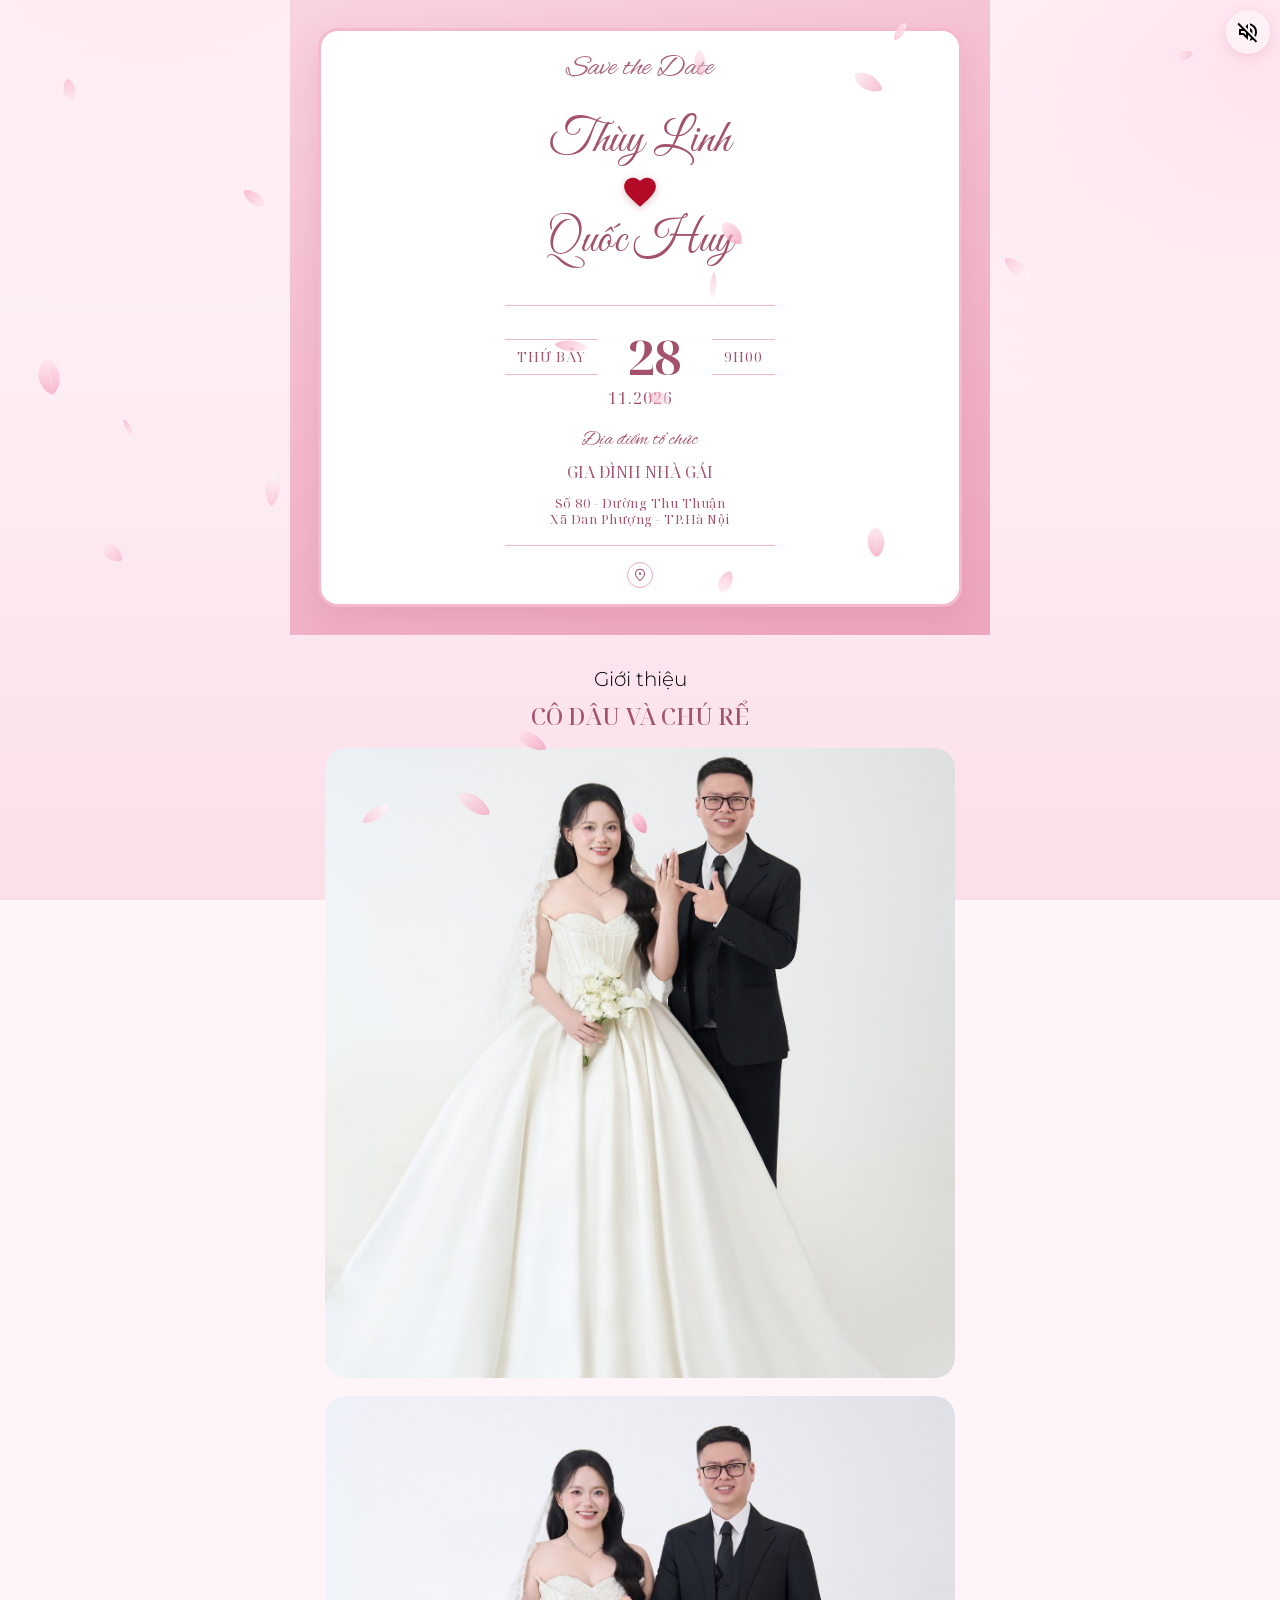
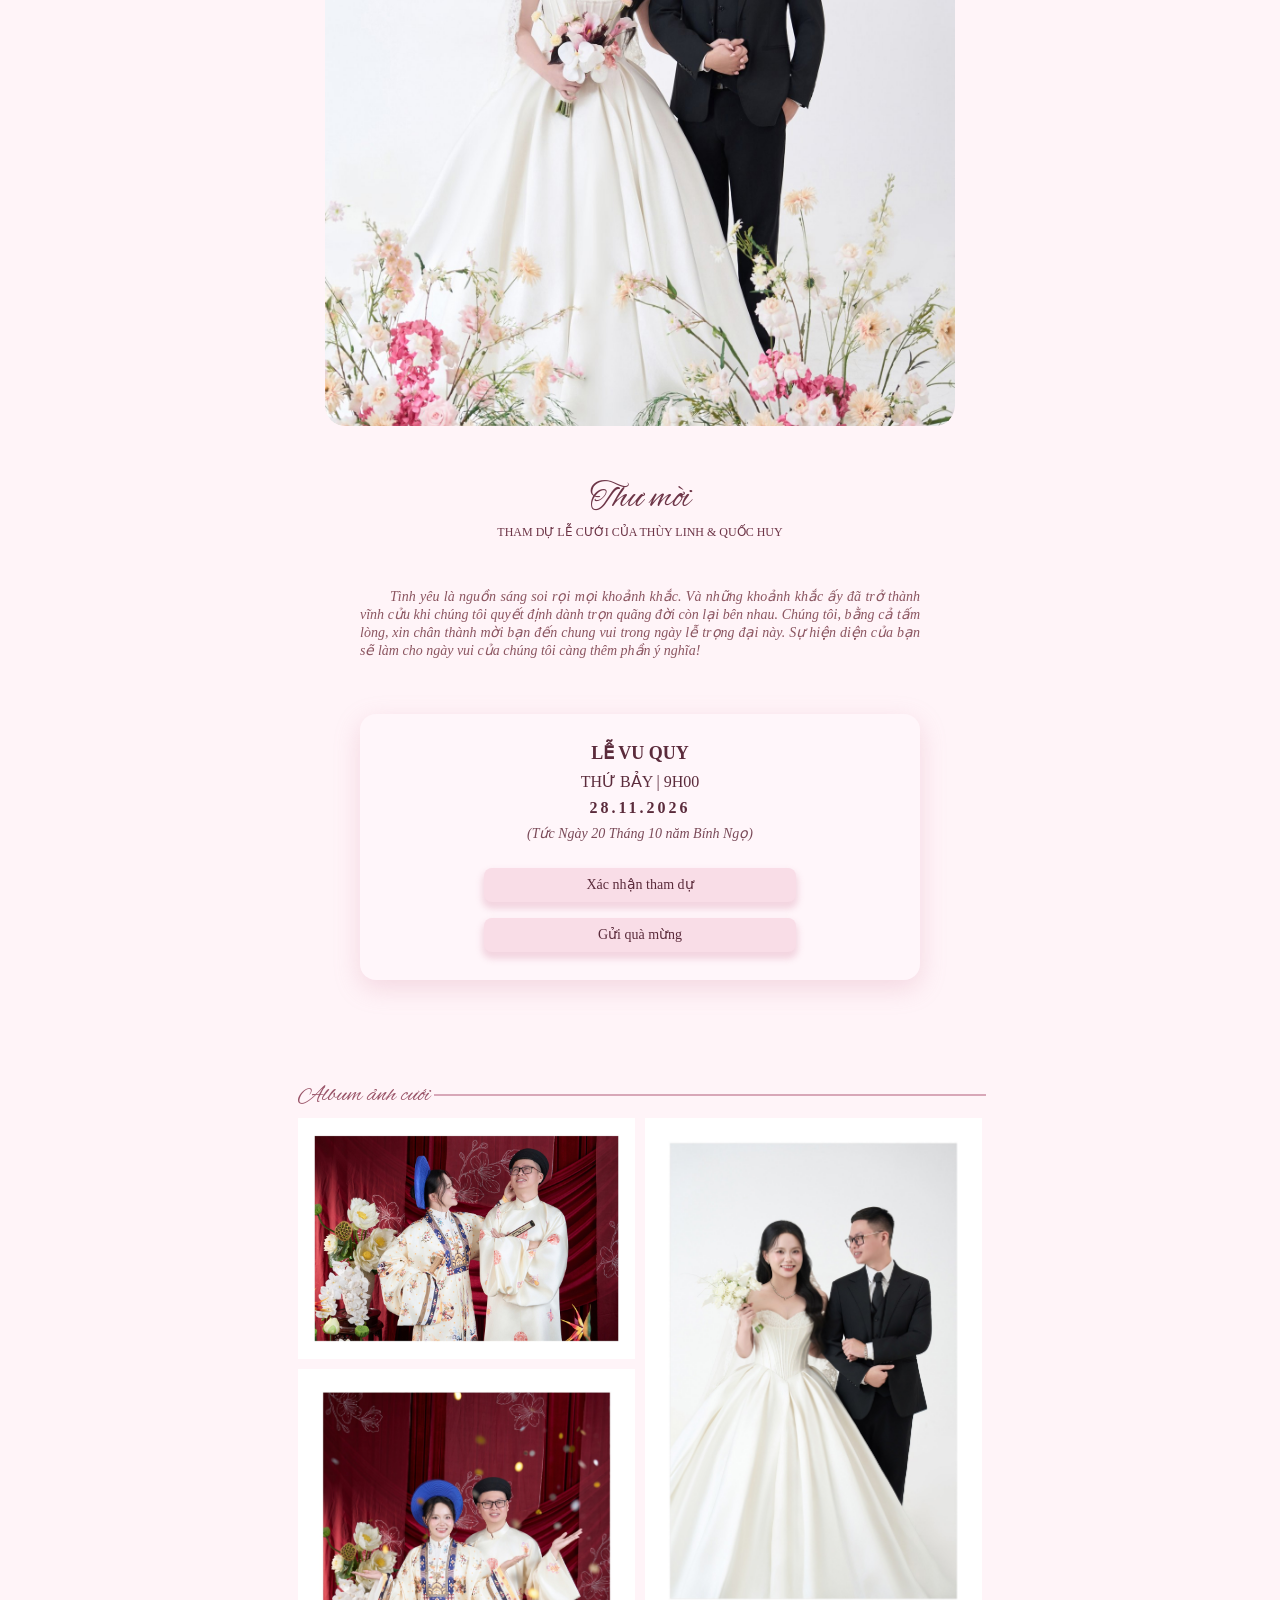
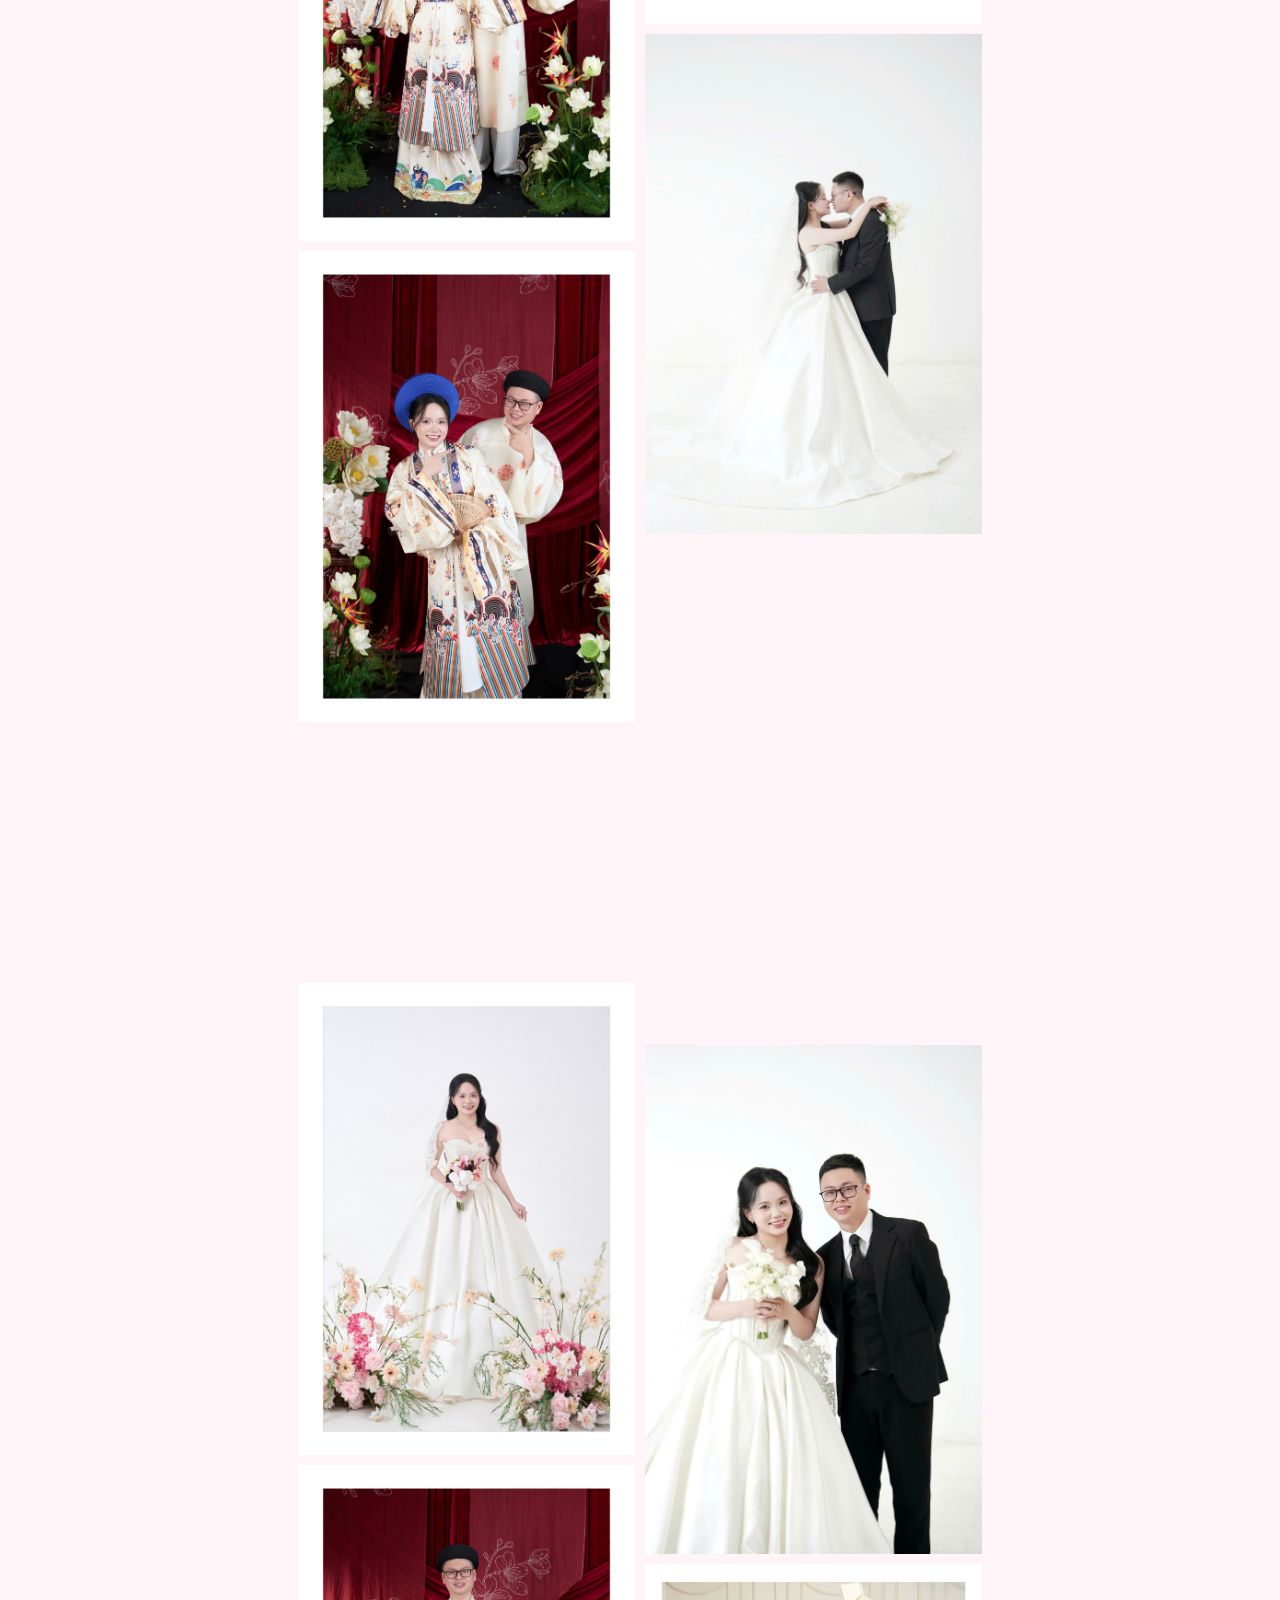
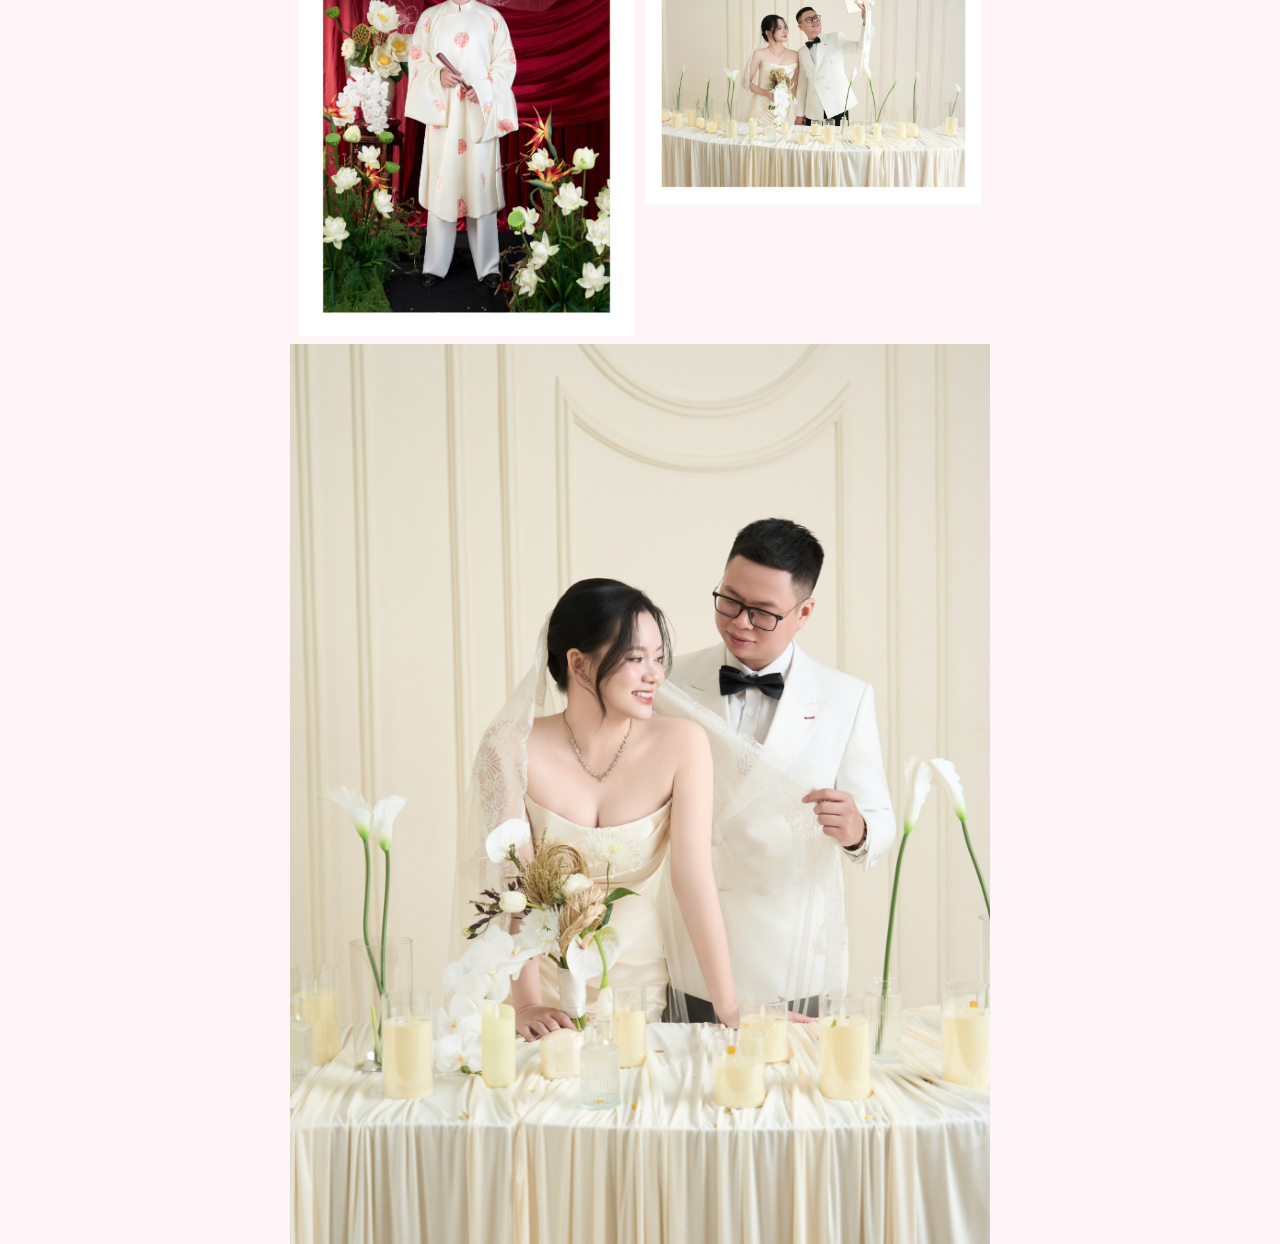
==== index.html @ 60bca2d9 "first-change" ====
<!DOCTYPE html>
<html lang="en">
<head>
    <meta charset="UTF-8">
    <meta name="viewport" content="width=device-width, initial-scale=1.0">
    <title>Wedding Thùy Linh & Quốc Huy</title>
    <link rel="stylesheet" href="./style.css?v=20.5">
    <link rel="stylesheet" href="./style2.css?v=20.1">
    <script src="js.js?v=20.2"></script>

    <link rel="preconnect" href="https://fonts.googleapis.com">
    <link rel="preconnect" href="https://fonts.gstatic.com" crossorigin>
    <link href="https://fonts.googleapis.com/css2?family=Alex+Brush&family=Great+Vibes&family=Montserrat:ital,wght@0,100..900;1,100..900&family=Newsreader:opsz,wght@6..72,500&family=Noto+Serif+Display&display=swap" rel="stylesheet">

    <meta property="og:title" content="Lễ Thành Hôn Thùy Linh & Quốc Huy"/>
    <meta property="og:description" content="Thiệp mời dự Lễ Thành Hôn"/>
    <meta property="og:image" content="https://wedding-huy-linh.quochuyqlnl1.workers.dev/source/og-image.jpg" />
    <meta property="og:image:width" content="1200" />
    <meta property="og:image:height" content="630" />
    <meta property="og:image:alt" content="Thùy Linh & Quốc Huy" />
    <meta property="og:type" content="website" />
    <meta property="og:url" content="https://wedding-huy-linh.quochuyqlnl1.workers.dev/" />
    <link rel="icon" href="source/favicon.png" type="image/png">


    <link rel="preload" as="image" href="./source/doc/back_thiep.svg" />
    <link rel="preload" as="audio" href="./source/music.mp3" type="audio/mpeg" />
    <link rel="preload" as="image" href="./source/doc/cam_anh.svg" />
    <link rel="preload" as="image" href="./source/doc/xanh_chi.svg" />


</head>


<audio id="myAudio" autoplay>
    <source src="./source/music.mp3" type="audio/mpeg">
    Trình duyệt của bạn không hỗ trợ audio.
</audio>



<body>      
    <canvas id="petalCanvas" aria-hidden="true"></canvas>
    <div id="audioIndicator">
        <img src="./source/volume.svg" alt="">
        
    </div>
    <!-- thiệp -->
    <div class="thiep">
        <div class="thiep_blur-bg">
            <div class="thiep_container">
                <!-- Phần 0 -->
                <div class="thiep_des">
                    <p class="font_fancy">Save the Date</p>
                </div>
                <!-- Phần 1 -->
                <div class="thiep_name">
                    <p class="font_thanh_dam">Thùy Linh</p>
                    <div class="thiep_heart" role="img" aria-label="và">
                        <svg viewBox="0 0 24 24" width="38" height="38" aria-hidden="true" focusable="false">
                            <path fill="#b30a28" d="M12 21.35l-1.45-1.32C5.4 15.36 2 12.28 2 8.5 2 5.42 4.42 3 7.5 3c1.74 0 3.41.81 4.5 2.09C13.09 3.81 14.76 3 16.5 3 19.58 3 22 5.42 22 8.5c0 3.78-3.4 6.86-8.55 11.54L12 21.35z"/>
                        </svg>
                    </div>
                    <p class="font_thanh_dam">Quốc Huy</p>
                </div>
                <!-- Phần 2 -->
                <div class="thiep_date_box font_thanh_dam">
                    <hr class="hr-wrapper">
                    <div class="thiep_space"></div>
                    <div class="thiep_date_row">
                      <div class="thiep_item">
                        <hr>
                        <span class="padding_day">THỨ BẢY</span>
                        <hr>
                      </div>
                      <div class="thiep_main_date">28</div>
                      <div class="thiep_item">
                        <hr>
                        <span class="padding_hour">9H00</span>
                        <hr>
                      </div>
                    </div>
                    <div class="thiep_month_year">11.2026</div>
                  </div>
                  
                <!-- Phần 3 -->
                <div class="thiep_add">
                    <p class="font_fancy add_fancy">Địa điểm tổ chức</p>
                    <p class="font_thanh_dam add_big">GIA ĐÌNH NHÀ GÁI</p>
                    <p class="font_thanh_dam add_small">Số 80 - Đường Thu Thuận </p>
                    <p class="font_thanh_dam add_small">Xã Đan Phượng - TP.Hà Nội </p>
                    <hr class="hr-add">
                </div>

                <!-- phần icon -->
                <div class="thiep_all_icon">
                    <a class="thiep_map" href="https://maps.app.goo.gl/WLL2RjBkSPSkD2TB9">
                        <img src="./source/pin_map_rose.svg" alt="">
                    </a>
                </div>
                    
                
            </div>

        </div>
    
    </div>

    <div class="gt_container">
        <div class="gt_des font_montserrat"> Giới thiệu </div>
        <div class="gt_des2 font_thanh_dam"> Cô Dâu và Chú Rể </div>
        <div class="gt_img">
            <img src="./source/anhbia1.svg" alt="">
            <!-- <p class="caption font_thanh_dam">Quốc Huy</p> -->
        </div>
        <div class="gt_img">
            <img src="./source/anhbia2.svg" alt="">
            <!-- <p class="caption font_thanh_dam">Thùy Linh</p> -->
        </div>

    </div>


    <!-- Mời -->
    <div class="moi_container">
        <div class="moi_desc1 font_fancy">Thư mời</div>
        <div class="moi_desc2 font_tnr">Tham dự Lễ cưới của Thùy Linh & Quốc Huy</div>
        <div class="moi_img">
            <img class="img_small js_l js_left" src="./source/doc/xanh_1.svg" alt="">
            <img class="img_big js_center" src="./source/doc/xanh_2.svg" alt="">
            <img class="img_small js_r js_right" src="./source/doc/xanh_3_lat.svg" alt="">            
        </div>

        <div class="moi_desc3 font_tnr">   Tình yêu là nguồn sáng soi rọi mọi khoảnh khắc. 
            Và những khoảnh khắc ấy đã trở thành vĩnh cửu khi chúng tôi quyết định dành 
            trọn quãng đời còn lại bên nhau. Chúng tôi, bằng cả tấm lòng, xin chân thành 
            mời bạn đến chung vui trong ngày lễ trọng đại này. Sự hiện diện của bạn sẽ  
            làm cho ngày vui của chúng tôi càng thêm phần ý nghĩa!</div>
    </div>

    <!-- confirm -->
    <div class="cf_container nhay-shadow">
        <div class="cf_desc1">Lễ Vu Quy</div>
        <div class="cf_desc2">Thứ Bảy | 9h00</div>
        <div class="cf_desc3">28.11.2026</div>
        <div class="cf_desc4">(Tức Ngày 20 Tháng 10 năm Bính Ngọ)</div>
        <button class="cf_btn js_rsvp font_tnr" type="button">
            Xác nhận tham dự
        </button>
        <button class="cf_btn js_qr font_tnr">
            Gửi quà mừng
        </button>
    </div>
    
    <!-- pop-up -->
    <div class="popup">
        <div class="popup_container hide-horizontal-scrollbar">
            <div class="popup_item popup_item1">
                <!-- qr ảnh -->
                <img src="./source/ngang/qrvk.svg" alt="">
                <div class="copy copy_anh" data-copy="107877815585"></div>
            </div>
        </div>
    </div>

    <!-- popup xác nhận tham dự -->
    <div class="rsvp" id="rsvpPopup" aria-hidden="true">
        <div class="rsvp_card" role="dialog" aria-modal="true" aria-labelledby="rsvpTitle">
            <button class="rsvp_close" type="button" aria-label="Đóng">&times;</button>

            <div class="rsvp_head">
                <p class="font_fancy rsvp_fancy" id="rsvpTitle">Xác nhận tham dự</p>
                <p class="rsvp_sub">Bạn vui lòng để lại thông tin để chúng tôi chuẩn bị đón tiếp thật chu đáo</p>
            </div>

            <form class="rsvp_form" id="rsvpForm" novalidate>
                <label class="rsvp_label" for="rsvpName">Họ và tên</label>
                <input class="rsvp_input" id="rsvpName" name="name" type="text"
                       placeholder="Nguyễn Văn A" autocomplete="name" required>

                <span class="rsvp_label">Bạn sẽ đến chung vui?</span>
                <div class="rsvp_choices">
                    <label class="rsvp_choice">
                        <input type="radio" name="attend" value="yes" checked>
                        <span>Sẽ đến</span>
                    </label>
                    <label class="rsvp_choice">
                        <input type="radio" name="attend" value="no">
                        <span>Rất tiếc, không đến được</span>
                    </label>
                </div>

                <div id="rsvpGuests">
                    <label class="rsvp_label" for="rsvpCount">Số người tham dự (kể cả bạn)</label>
                    <select class="rsvp_input" id="rsvpCount" name="count">
                        <option value="1">1 người</option>
                        <option value="2">2 người</option>
                        <option value="3">3 người</option>
                        <option value="4">4 người</option>
                        <option value="5">5 người</option>
                        <option value="6">Trên 5 người</option>
                    </select>
                </div>

                <label class="rsvp_label" for="rsvpMessage">Lời nhắn (không bắt buộc)</label>
                <textarea class="rsvp_input rsvp_textarea" id="rsvpMessage" name="message" rows="3"
                          placeholder="Chúc mừng hạnh phúc!"></textarea>

                <p class="rsvp_error" id="rsvpError" role="alert"></p>

                <button class="rsvp_submit font_tnr" type="submit">Gửi xác nhận</button>
            </form>

            <div class="rsvp_done" id="rsvpDone" hidden>
                <div class="rsvp_check" aria-hidden="true">&#10003;</div>
                <p class="rsvp_done_title">Cảm ơn bạn!</p>
                <p class="rsvp_done_text" id="rsvpDoneText"></p>
                <button class="rsvp_submit font_tnr" type="button" id="rsvpDoneClose">Đóng</button>
            </div>
        </div>
    </div>

    <!-- album -->
    <div id="copy-toast">Đã copy!</div>

    <div class="album_header">
        <span>Album ảnh cưới</span>
        <div class="line"></div>
    </div>
    <div class="album_container">
        <img class="js_album album_left" src="./source/ngang/ngang1.svg" alt="">
        <img class="js_album album_left" src="./source/doc/doc1.svg" alt="">
        <img class="js_album album_left" src="./source/doc/doc2.svg" alt="">
        <img class="js_album album_left" src="./source/ngang/ngang2.svg" alt="">
        <img class="js_album album_left" src="./source/doc/doc3.svg" alt="">
        <img class="js_album album_left" src="./source/doc/doc4.svg" alt="">
        <img class="js_album album_right" src="./source/doc/doc5.svg" alt="">
        <img class="js_album album_right" src="./source/doc/doc6.svg" alt="">
        <img class="js_album album_right" src="./source/ngang/ngang3.svg" alt=""> 
        <img class="js_album album_right" src="./source/doc/doc7.svg" alt="">
        <img class="js_album album_right" src="./source/doc/doc8.svg" alt="">
        <!-- <img class="js_album album_right" src="./source/doc/cam_5.svg" alt=""> -->
        <img class="js_album album_right" src="./source/ngang/ngang4.svg" alt="">
        
    </div>

    <!-- Thanks -->
    <div class="thank_container">
        
        <div class="thank_desc">
            <img src="./source/thank.svg" alt="">
            <p>Rất hân hạnh được đón tiếp!</p>
        </div>
    </div>
    

</body>
</html>

<script>
    window.addEventListener('DOMContentLoaded', () => {
        const items = document.querySelectorAll('.thiep_item');
    const container = document.querySelector('.thiep_date_box');
    if (items.length === 2 && container) {
      const left = items[0].getBoundingClientRect().left;
      const right = items[1].getBoundingClientRect().right;
      const containerLeft = container.getBoundingClientRect().left;
      const width = right - left;

      const hr = document.querySelector('.hr-wrapper');
      hr.style.width = width + 'px';
      hr.style.left = (left - containerLeft) + 'px';
      hr.style.transform = 'none';

      const hr_add = document.querySelector('.hr-add');
      hr_add.style.width = width + 'px';
      hr_add.style.left = (left - containerLeft) + 'px';
      hr_add.style.transform = 'none';
      }
    });

    const btn_qr = document.querySelector('.js_qr')
    const pop_up = document.querySelector('.popup')
    const pop_up_ctn = document.querySelector('.popup_container')
    const pop_up_item1 = document.querySelector('.popup_item1')
    const pop_up_item2 = document.querySelector('.popup_item2')

    function show_pop_up() {
        pop_up.classList.add('show')
    }

    function hide_pop_up() {
        pop_up.classList.remove('show')
    }

    btn_qr.addEventListener('click', show_pop_up)
    pop_up.addEventListener('click', hide_pop_up)
    if (pop_up_item1) {
        pop_up_item1.addEventListener('click', function(event) {
            event.stopPropagation();
        })
    }
    if (pop_up_item2) {
        pop_up_item2.addEventListener('click', function(event) {
            event.stopPropagation();
        })
    }


    // xử lý kích thước pop up
    const items = document.querySelectorAll('.popup_item');

    const observer = new IntersectionObserver((entries) => {
        entries.forEach(entry => {
            const ratio = entry.intersectionRatio; // 0 -> 1
            const value = 0.8 + 0.2 * ratio; // map từ 0.5 -> 1
            entry.target.style.opacity = value.toFixed(2);
            entry.target.style.transform = `scale(${value.toFixed(2)})`;
        });
    }, {
        root: document.querySelector('.popup_container'),
        threshold: Array.from({ length: 101 }, (_, i) => i / 100)
    });

    items.forEach(item => observer.observe(item));


    // copyyyyyyyyyyy
    function showToast() {
        const toast = document.getElementById('copy-toast');
        toast.classList.add('show');
        setTimeout(() => {
            toast.classList.remove('show');
        }, 1000);   
    }

    document.querySelectorAll('.copy').forEach(copyBtn => {
        copyBtn.addEventListener('click', function () {
            const text = this.dataset.copy;
            navigator.clipboard.writeText(text).then(() => {
                showToast();
            console.log(`Đã copy: ${text}`);
            }).catch(err => {
            console.error('Copy thất bại: ', err);
            });
        });
    });


    // ===== popup xác nhận tham dự =====
    // Hiện chưa gửi dữ liệu đi đâu: chỉ lưu trên máy người xem (localStorage).
    // Khi cần gửi về Google Sheet / email, thêm bước gửi vào chỗ đánh dấu bên dưới.
    (function () {
        const popup = document.getElementById('rsvpPopup');
        if (!popup) return;

        const form = document.getElementById('rsvpForm');
        const done = document.getElementById('rsvpDone');
        const doneText = document.getElementById('rsvpDoneText');
        const nameInput = document.getElementById('rsvpName');
        const countSelect = document.getElementById('rsvpCount');
        const guestBox = document.getElementById('rsvpGuests');
        const messageInput = document.getElementById('rsvpMessage');
        const errorBox = document.getElementById('rsvpError');
        const openBtn = document.querySelector('.js_rsvp');
        const closeBtn = popup.querySelector('.rsvp_close');
        const doneClose = document.getElementById('rsvpDoneClose');
        const RSVP_KEY = 'rsvpConfirmations';
        let lastFocus = null;

        // ẩn/hiện ô số người theo lựa chọn tham dự
        function syncGuests() {
            const attend = form.querySelector('input[name="attend"]:checked');
            const yes = !attend || attend.value === 'yes';
            guestBox.hidden = !yes;
            countSelect.disabled = !yes;
        }

        function reset() {
            form.reset();
            errorBox.textContent = '';
            form.hidden = false;
            done.hidden = true;
            syncGuests();
        }

        function open() {
            lastFocus = document.activeElement;
            reset();
            popup.classList.add('show');
            popup.setAttribute('aria-hidden', 'false');
            document.body.style.overflow = 'hidden';
            setTimeout(() => nameInput.focus(), 250);
        }

        function close() {
            popup.classList.remove('show');
            popup.setAttribute('aria-hidden', 'true');
            document.body.style.overflow = '';
            if (lastFocus && typeof lastFocus.focus === 'function') lastFocus.focus();
        }

        if (openBtn) openBtn.addEventListener('click', open);
        closeBtn.addEventListener('click', close);
        doneClose.addEventListener('click', close);
        popup.addEventListener('click', (event) => {
            if (event.target === popup) close();
        });
        document.addEventListener('keydown', (event) => {
            if (event.key === 'Escape' && popup.classList.contains('show')) close();
        });
        form.querySelectorAll('input[name="attend"]').forEach((radio) => {
            radio.addEventListener('change', syncGuests);
        });

        form.addEventListener('submit', (event) => {
            event.preventDefault();

            const name = nameInput.value.trim();
            if (name.length < 2) {
                errorBox.textContent = 'Bạn vui lòng nhập họ tên.';
                nameInput.focus();
                return;
            }
            errorBox.textContent = '';

            const attendInput = form.querySelector('input[name="attend"]:checked');
            const attend = attendInput ? attendInput.value : 'yes';
            const record = {
                name: name,
                attend: attend,
                guests: attend === 'yes' ? countSelect.value : 0,
                message: messageInput.value.trim(),
                at: new Date().toISOString(),
            };

            try {
                const saved = JSON.parse(localStorage.getItem(RSVP_KEY) || '[]');
                saved.push(record);
                localStorage.setItem(RSVP_KEY, JSON.stringify(saved));
            } catch (err) {
                console.warn('Không lưu được xác nhận trên máy:', err);
            }

            // TODO: nếu cần gửi về Google Sheet / email thì gọi fetch(ENDPOINT, ...) tại đây.

            doneText.textContent = attend === 'yes'
                ? `${name} ơi, cảm ơn bạn đã xác nhận! Hẹn gặp bạn lúc 9h00 ngày 28.11.2026.`
                : `${name} ơi, cảm ơn bạn đã phản hồi. Rất tiếc vì bạn không thể đến chung vui, chúng tôi sẽ gửi bạn chút kỷ niệm sau ngày vui nhé!`;

            form.hidden = true;
            done.hidden = false;
        });
    })();




</script>
---- style.css ----
.font_fancy{
    font-family: "Alex Brush", cursive;
    font-weight: 500;
    font-style: normal;
    /* font-size: 36px; */
}


.font_newsreader {
    font-family: "Newsreader", serif;
    font-optical-sizing: auto;
    font-weight: 300;
    font-style: normal;
}

.font_tnr {
    font-family: 'Times New Roman', Times, serif;
}

.font_montserrat{
    font-family: "Montserrat", sans-serif;
    font-optical-sizing: auto;
    font-weight: 300;
    font-style: normal;
}

.font_thanh_dam {
    font-family: "Noto Serif Display", serif;
    font-optical-sizing: auto;
    font-weight: 400;
    font-style: normal;
    font-variation-settings:
    "wdth" 100;
}

#audioIndicator {
    position: fixed;
    top: 10px;
    right: 10px;
    z-index: 4;
    background-color: #fff1f6;
    padding: 10px;
    border-radius: 50%;
    box-shadow: 0 4px 14px rgba(207, 136, 160, 0.25);
    cursor: pointer;
    user-select: none;
  }

  #audioIndicator > img {
    display: block;
  }

/* HTML................................................................. */

html {
    scroll-behavior: smooth;
    background-color: #fff4f8;
    background-image:
        radial-gradient(1100px 700px at 12% -8%, #ffe9f1 0%, rgba(255, 233, 241, 0) 62%),
        radial-gradient(900px 600px at 100% 8%, #ffe3ee 0%, rgba(255, 227, 238, 0) 60%),
        linear-gradient(180deg, #fff7fa 0%, #fdeaf2 55%, #fbdfe9 100%);
    background-attachment: fixed;

    overflow-x: hidden;
    /* overflow-y: hidden; */
    /* scrollbar-width: none;
    -ms-overflow-style: none;
    height: 0px; */
}

* {
    margin: 0;
    padding: 0;
    box-sizing: border-box;
}

body {
    width: 100%;
    max-width: 700px;
    margin: auto;
    display: flex;
    flex-direction: column;
    align-items: center;
}

/* cánh hoa rơi */
#petalCanvas {
    position: fixed;
    inset: 0;
    width: 100%;
    height: 100%;
    pointer-events: none;
    z-index: 2;
}

/* máy bật "giảm chuyển động": hoa vẫn hiện nhưng đứng yên (xử lý trong js.js) */

.thiep {
    position: relative;
    width: 100%;
    overflow: hidden;
    background-image: linear-gradient(160deg, #f9d3e0 0%, #f3b9cc 50%, #eda6bd 100%);
    background-repeat: no-repeat;
    background-position: center;
    background-size: cover;
    display: flex;
    align-items: center;
    justify-content: center;
}

@keyframes zoomInOut {
    0% {
        transform: scale(1);
    }
    50% {
        transform: scale(1.05);
    }
    100% {
        transform: scale(1);
    }
}

.thiep::before {
    content: "";
    position: absolute;
    inset: 0;
    background-image: url(./source/doc/back_thiep.svg);
    background-size: cover;
    background-position: center;
    background-repeat: no-repeat;
    animation: zoomInOut 10s ease-in-out infinite;
    z-index: 0;
    transform-origin: center;
}

.thiep_blur-bg {
    position: relative;
    width: 92%;
    margin: 4%;
    border-radius: 20px;
    background: #ffffff;
    border: 3px solid #f3b9cc;
    box-shadow: 0 12px 30px rgba(179, 90, 120, 0.16);
    color: #111111;
    text-align: center;
    z-index: 1;
}

.thiep_container {
    position: relative;
    z-index: 1;
    color: #a4526b;
    text-align: center;
    text-shadow: none;
}

.thiep_des {
    margin: 18px;
    margin-bottom: 24px;
    font-size: 30px;
    color: #a4526b;
    opacity: 0.9;
}

.thiep_name {
    margin: 26px 0 24px;
    font-size: 46px;
    line-height: 1.22;
}

/* tên cô dâu - chú rể: chữ viết tay mềm mại */
.thiep_name > p {
    font-family: "Great Vibes", cursive;
    text-transform: none;
    font-weight: 400;
    letter-spacing: 0.01em;
}

.thiep_small {
    font-size: 26px;
    line-height: 1;
}

/* trái tim đỏ mận giữa hai tên */
.thiep_heart {
    display: flex;
    justify-content: center;
    margin: 4px 0 2px;
    filter: drop-shadow(0 2px 4px rgba(126, 20, 40, 0.28));
}

.thiep_heart > svg {
    display: block;
    width: 38px;
    height: 38px;
}

/* Phần 2....................................................... */
.thiep_date_box {
    margin-top: 36px;
    position: relative;
    display: flex;
    flex-direction: column;
    text-align: center;
    color: #a4526b;
}

.hr-wrapper {
    position: absolute;
    top: 0;
    left: 50%;
    transform: translateX(-50%);
    height: 1px;
    background-color: #f0b7cb;
    border: none;
    width: 200px;
}

.thiep_space {
    height: 32px;
}

.thiep_date_row {
    display: flex;
    align-items: center;
    justify-content: center;
    gap: 20px;
}

.thiep_item {
    display: flex;
    flex-direction: column;
    align-items: center;
    gap: 4px;
    width: max-content;
}

.thiep_item hr {
    width: 100%;
    border: none;
    border-top: 1px solid #f0b7cb;
    margin: 2px 0;
}

.thiep_item span {
    font-size: 14px;
    letter-spacing: 1px;
    line-height: 22px;
}

.padding_day {
    padding: 0 12px;
}

.padding_hour {
    padding: 0 12px;
}

.thiep_main_date {
    font-size: 48px;
    font-weight: bold;
    padding: 0 10px;
    line-height: 40px;
}

.thiep_month_year {
    margin-top: 10px;
    font-size: 16px;
    letter-spacing: 1px;
}

/* phần 3 */
.thiep_add {
    position: relative;
    display: flex;
    flex-direction: column;
    text-align: center;
    margin-top: 18px;
}

.add_fancy {
    font-size: 20px;
}

.add_big {
    margin-top: 8px;
    margin-bottom: 12px;
    font-size: 16px;
}

.add_small {
    font-size: 13px;
    line-height: 16px;
    letter-spacing: 0.5px;
}

.hr-add {
    margin-top: 18px;
    height: 1px;
    background-color: #f0b7cb;
    width: 200px; /* giống hr-wrapper */
    margin-left: auto;
    margin-right: auto;
    border: none;
}

.thiep_all_icon {
    display: block;
    margin: 16px 0;
}

.thiep_map {
    display: block; /* Đảm bảo ảnh nền hiển thị */
    width: 16px;
    height: 16px;
    display: flex;
    justify-content: center;
    align-items: center;
    border: 1px solid #eaa9c1;
    border-radius: 50%;
    padding: 12px;
    margin: 0 auto;
}

.thiep_map:hover {
    border: 1px solid #a4526b;
}

.thiep_map > img {
    width: 16px;
    height: 16px;
}

/* Giới thiệu */
.gt_container {
    margin-top: 32px;
    display: flex;
    flex-direction: column;
    align-items: center;
    text-align: center;
}

.gt_des {
    font-size: 20px;
    margin-bottom: 8px;
}

.gt_des2 {
    text-transform: uppercase;
    font-weight: 500 !important;
    font-size: 24px;
    font-weight: bold;
    margin-bottom: 16px;
    color: #a4526b;
    
}

.gt_img {
    position: relative;
    width: 90%;
    aspect-ratio: 1 / 1; /* cắt vuông */
    overflow: hidden;
    border-radius: 20px;
    margin-bottom: 18px;
}

.gt_img img {
    width: 100%;
    height: 100%;
    object-fit: cover;
    border-radius: 20px;
    display: block;
}

/* .caption {
    position: absolute;
    bottom: 12px;
    left: 50%;
    transform: translateX(-50%);
    color: white;
    font-size: 18px;
    font-weight: bold;
    text-shadow: 1px 1px 4px black;
    z-index: 1;
} */


/* ani 2 ảnh.................................................................... */
@keyframes fadeInUp {
    from {
        opacity: 0;
        transform: translateY(40px);
    }
    to {
        opacity: 1;
        transform: translateY(0);
    }
}

.gt_img {
    opacity: 0;
    transform: translateY(20px);
    transition: opacity 1.6s ease-out, transform 1.6s ease-out;
    will-change: transform, opacity;
}

.gt_img.show {
    animation: fadeInUp 1.8s ease forwards;
}
---- style2.css ----
.moi_container {
    margin-top: 32px;
    color: #6d3547;
}

.moi_desc1 {
    text-align: center;
    font-size: 36px;
    margin-bottom: 4px;
}

.moi_desc2 {
    text-align: center;
    text-transform: uppercase;
    font-size: 12px;
}

.moi_img {
    margin: 24px 0;
    display: flex;
    justify-content: center;
    align-items: center;
    gap: 2%;
}

.img_big {
    height: auto;
    width: 36%;
    border-radius: 18px;
    /* box-shadow: 0 10px 20px rgba(0, 0, 0, 0.2); */
    /* animation: flash-shadow-img 2s infinite; */
    z-index: 2;

    transition: all 2s ease-in-out;

}

.img_small {
    height: auto;
    width: 28%;
    /* box-shadow: 0 10px 20px rgba(0, 0, 0, 0.2); */
    /* animation: flash-shadow-img 2s infinite; */
    transform: scale(1);
    opacity: 1;
    border-radius: 14px;
    z-index: 1;

    transition: all 2s ease-in-out;
}

@keyframes flash-shadow-img {
    0%, 100% 
    {
        box-shadow: 0 0 5px rgba(157, 157, 157, 0.534);
    }
    50% 
    {
        box-shadow: 0 0 7px rgba(60, 60, 60, 0.556);
    }
}

.js_left {
    opacity: 0;
    transform: translateX(-80px);
}

.js_center {
    transform: scale(1.5);
}

.js_right {
    opacity: 0;
    transform: translateX(80px);
}

.moi_desc3 {
    color: #8b5560;
    text-align: justify;
    text-indent: 30px;
    font-size: 14px;
    width: 80%;
    margin: 24px auto;
    font-style: italic;
    line-height: 18px;
}



/* comfirm.......................................................................................... */
.cf_container {
    margin-top: 30px;
    box-shadow: 0 8px 26px rgba(214, 140, 164, 0.28);
    padding: 20px;
    text-align: center;
    width: 80%;
    border-radius: 16px;
    margin-bottom: 100px;

    background-color: #fff6fa;
}

.cf_container {
    opacity: 0;
    transform: translateY(60px);
    transition: all 4.2s ease;
    color: #5b2b3b;

}

.cf_container.show {

    opacity: 1;
    transform: translateY(0);
}

@keyframes flash-shadow {
    0%, 100% 
    {
        box-shadow: 0 0 12px rgba(240, 190, 208, 0.75);
    }
    50% 
    {
        box-shadow: 0 0 16px rgba(226, 158, 184, 0.85);
    }
}

.nhay-shadow {
animation: flash-shadow 2s infinite;
}



.cf_container > div {
    margin-top: 8px;
}

.cf_desc1 {
    font-weight: bold;
    text-transform: uppercase;
    font-size: 18px;
    
}

.cf_desc2 {
    text-transform: uppercase;
    font-size: 16px;
    
}

.cf_desc3 {
    font-weight: bold;
    letter-spacing: 3px;
    font-size: 16px;
}

.cf_desc4 {
    color: #7a4a58;
    font-size: 14px;
    font-style: italic;
    margin-bottom: 18px;
}

.cf_btn {
    border: none;
    padding: 10px 18px;
    border-radius: 8px;
    width: 60%;
    margin: 8px 0;
    cursor: pointer;
    box-shadow: 0 5px 6px 2px rgba(214, 140, 164, 0.3);
    background-color: #f9dde7;
    color: #5b2b3b;
    font-size: 14px;
    line-height: 14px;
}

.cf_btn:hover {
    background-color: #f3c9d8;
    box-shadow: 0 5px 6px 0 rgba(196, 118, 144, 0.35);
    font-size: 13.8px;
}

.cf_btn > a {
    text-decoration: none;
    color: #5b2b3b;
}

/* .cf_icon {
    display: block;
    margin-top: 12px !important;
}

.cf_map {
    display: block;
    width: 16px;
    height: 16px;
    display: flex;
    justify-content: center;
    align-items: center;
    border: 1.5px solid #909090;
    border-radius: 50%;
    padding: 14px;
    margin: 0 auto;
} */

/* pop_up........................... */
.popup {
    position: fixed;
    width: 100vw;
    height: 100vh;
    display: none;
    z-index: 3;
    background-color: rgba(94, 52, 68, 0.5);
    align-items: center;
    justify-content: center;
    max-width: 700px;
}

.popup.show {
    display: flex;
}

.popup_container {
    display: flex;
    overflow-x: scroll;
    width: 100%;
    scroll-snap-type: x mandatory;
    padding: 0 50px;
    scroll-padding: 50px;
    border-radius: 8px;
    /* gap: 12px; */

    /* background-color: #858585; */
    scroll-behavior: smooth;

}

.popup_item {
    flex: 0 0 100%;
    scroll-snap-align: start;
    /* max-width: 85%; */
    position: relative;
    
    /* background-color: black; */
}

.popup_item {
    opacity: 0.8;
    transform: scale(0.8);
    transition: opacity 0.2s linear, transform 0.2s linear;
  }
  


.popup_item > img {
    border-radius: 18px;
    width: 100%;
    height: 100%;
    object-fit: cover;
}

@media (min-width: 440px) {
    .popup_container {
        width: 100%;
        padding: 0 80px;
        scroll-padding: 80px;
        border-radius: 8px;
        /* gap: 12px; */
    }
}
  

/* transform: translateX(60px) */
/* transform: translateX(-60px) */

.copy {
    position: absolute;
    top: 23%;
    left: 63%;
    width: 8%;
    height: 6%;
    /* background-color: rgba(255, 0, 0, 0.312); */
    z-index: 4; /* đảm bảo nổi lên trên */
    cursor: pointer;
}

#copy-toast {
    position: fixed;
    bottom: 10%;
    left: 50%;
    transform: translateX(-50%);
    background-color: #7a3a4e;
    color: white;
    padding: 10px 20px;
    border-radius: 8px;
    opacity: 0;
    pointer-events: none;
    transition: opacity 0.3s ease;
    z-index: 5;
    font-size: 14px;
    font-family: 'Times New Roman', Times, serif;
  }
  #copy-toast.show {
    opacity: 1;
  }


.hide-horizontal-scrollbar {
    overflow-x: scroll;
    overflow-y: hidden;
    scrollbar-width: none; /* Firefox */
    -ms-overflow-style: none; /* IE, Edge cũ */
  }
  
  .hide-horizontal-scrollbar::-webkit-scrollbar {
    height: 0px; /* Chrome, Safari */
  }

/* album....................................................................................... */

.album_header {
    width: 100%;
    display: flex;
    align-items: center;
}

.album_header span {
    font-family: 'Alex Brush', cursive;
    font-size: 24px;
    color: #9a5468;
    white-space: nowrap;
    margin-left: 8px;
}

.line {
    flex: 1;
    height: 1.5px;
    background-color: #d8a7b8;
    margin-left: 4px;
    margin-right: 4px;
}

.album_container {
    column-count: 2;
    column-gap: 1.5%; /* Khoảng cách giữa 2 cột */
    padding: 8px;
}

.album_container > img {
    width: 100%;
    display: block;
    margin-bottom: 3%;
    transition: all 2s ease-in-out;
}

.album_left {
    transform: translateX(-100px);
    opacity: 0;
}

.album_right {
    transform: translateX(100px);
    opacity: 0;
}

/* thank................................................................................... */

.thank_container {
    height: 100vh;
    width: 100%;
    background-image: url(./source/doc/thankyou.svg);
    position: relative;
    overflow: hidden;
    background-repeat: no-repeat;
    background-position: center;
    background-size: cover;
    align-items: center;
    justify-content: center;
    display: flex;
    flex-direction: column;
    
}

.thank_desc > img {
    height: 50px;
    margin-top: 12px;
    
}

.thank_desc {
    line-height: 30px;
    padding-bottom: 24px;
    background-color: rgba(255, 236, 244, 0.34);
    backdrop-filter: blur(3px);
    -webkit-backdrop-filter: blur(3px);
    width: 100%;
    text-align: center;
    color: rgb(255, 255, 255);

    font-family: "Alex Brush", cursive;
    font-weight: 400;
    font-style: normal;
    font-size: 30px;
    text-shadow: 0 0 20px rgb(0, 0, 0);

}

.thank_desc {
    opacity: 0;
    transform: translateY(40px);
    transition: all 1.2s ease-in-out;
}

.thank_desc.show {
    opacity: 1;
    transform: translateY(0);
}


.footter {
    position: absolute;
    bottom: 0;
    display: flex;
    justify-content: center;
    color: #5555557a;
    font-style: italic;
    text-align: center;
    padding: 10px;
    font-size: 10px;
}

.footer-link {
    color: #ffffff !important;
    text-decoration: none;
    font-weight: bold;
    padding: 2px 6px;
    border-radius: 4px;
    background-color: rgba(255, 255, 255, 0.2);
    transition: all 0.3s ease;
    margin-left: 4px;
    text-shadow: 0 0 8px rgba(0, 0, 0, 0.5);
}

.footer-link:hover {
    background-color: rgba(255, 255, 255, 0.35);
    transform: scale(1.1);
    text-shadow: 0 0 12px rgba(255, 255, 255, 0.8);
}
/* popup xác nhận tham dự.................................. */
.rsvp {
    position: fixed;
    inset: 0;
    z-index: 7;
    display: none;
    align-items: center;
    justify-content: center;
    padding: 18px;
    background-color: rgba(94, 52, 68, 0.5);
}

.rsvp.show {
    display: flex;
}

.rsvp_card {
    position: relative;
    width: 100%;
    max-width: 420px;
    max-height: 90vh;
    overflow-y: auto;
    background: #ffffff;
    border: 2px solid #f3b9cc;
    border-radius: 20px;
    box-shadow: 0 18px 40px rgba(120, 50, 75, 0.24);
    padding: 24px 22px 22px;
    color: #a4526b;
    animation: rsvpIn 0.28s ease-out;
}

@keyframes rsvpIn {
    from {
        opacity: 0;
        transform: translateY(16px) scale(0.98);
    }
    to {
        opacity: 1;
        transform: none;
    }
}

.rsvp_close {
    position: absolute;
    top: 6px;
    right: 10px;
    width: 34px;
    height: 34px;
    border: none;
    background: none;
    border-radius: 50%;
    color: #c98ba1;
    font-size: 26px;
    line-height: 1;
    cursor: pointer;
}

.rsvp_close:hover {
    color: #a4526b;
    background-color: #fdeef4;
}

.rsvp_fancy {
    font-size: 32px;
    line-height: 1.1;
    text-align: center;
}

.rsvp_sub {
    text-align: center;
    font-size: 12px;
    line-height: 16px;
    color: #b1768a;
    margin: 6px 8px 4px;
}

.rsvp_label {
    display: block;
    font-size: 12px;
    letter-spacing: 0.4px;
    margin: 14px 0 6px;
    color: #a4526b;
}

.rsvp_input {
    width: 100%;
    font-family: "Times New Roman", Times, serif;
    font-size: 14px;
    color: #7a3a4e;
    background-color: #fff8fb;
    border: 1px solid #f3c9d8;
    border-radius: 10px;
    padding: 10px 12px;
    outline: none;
    transition: border-color 0.2s ease, background-color 0.2s ease;
}

.rsvp_input::placeholder {
    color: #c9a3b1;
}

.rsvp_input:focus {
    border-color: #a4526b;
    background-color: #ffffff;
}

.rsvp_textarea {
    resize: vertical;
    min-height: 68px;
    line-height: 18px;
}

.rsvp_choices {
    display: flex;
    gap: 10px;
}

.rsvp_choice {
    flex: 1;
    display: flex;
    align-items: center;
    justify-content: center;
    gap: 6px;
    padding: 9px 8px;
    font-size: 12px;
    line-height: 15px;
    text-align: center;
    border: 1px solid #f3c9d8;
    border-radius: 10px;
    background-color: #fff8fb;
    cursor: pointer;
    transition: border-color 0.2s ease, background-color 0.2s ease;
}

.rsvp_choice input {
    accent-color: #a4526b;
    margin: 0;
}

.rsvp_choice:has(input:checked) {
    border-color: #a4526b;
    background-color: #fdeef4;
}

.rsvp_error {
    min-height: 16px;
    margin-top: 8px;
    font-size: 12px;
    color: #c23b57;
}

.rsvp_submit {
    width: 100%;
    margin-top: 12px;
    padding: 11px 16px;
    border: none;
    border-radius: 10px;
    background-color: #a4526b;
    color: #ffffff;
    font-size: 14px;
    cursor: pointer;
    box-shadow: 0 6px 14px rgba(164, 82, 107, 0.25);
    transition: background-color 0.2s ease;
}

.rsvp_submit:hover {
    background-color: #8f3f57;
}

.rsvp_done {
    text-align: center;
    padding: 4px 0 2px;
}

.rsvp_check {
    width: 56px;
    height: 56px;
    margin: 4px auto 12px;
    display: flex;
    align-items: center;
    justify-content: center;
    border: 2px solid #f3b9cc;
    border-radius: 50%;
    background-color: #fdeef4;
    color: #a4526b;
    font-size: 28px;
}

.rsvp_done_title {
    font-family: "Alex Brush", cursive;
    font-size: 32px;
    line-height: 1.2;
    margin-bottom: 8px;
}

.rsvp_done_text {
    font-size: 13px;
    line-height: 19px;
    color: #8b5560;
}

.rsvp_done .rsvp_submit {
    margin-top: 18px;
}
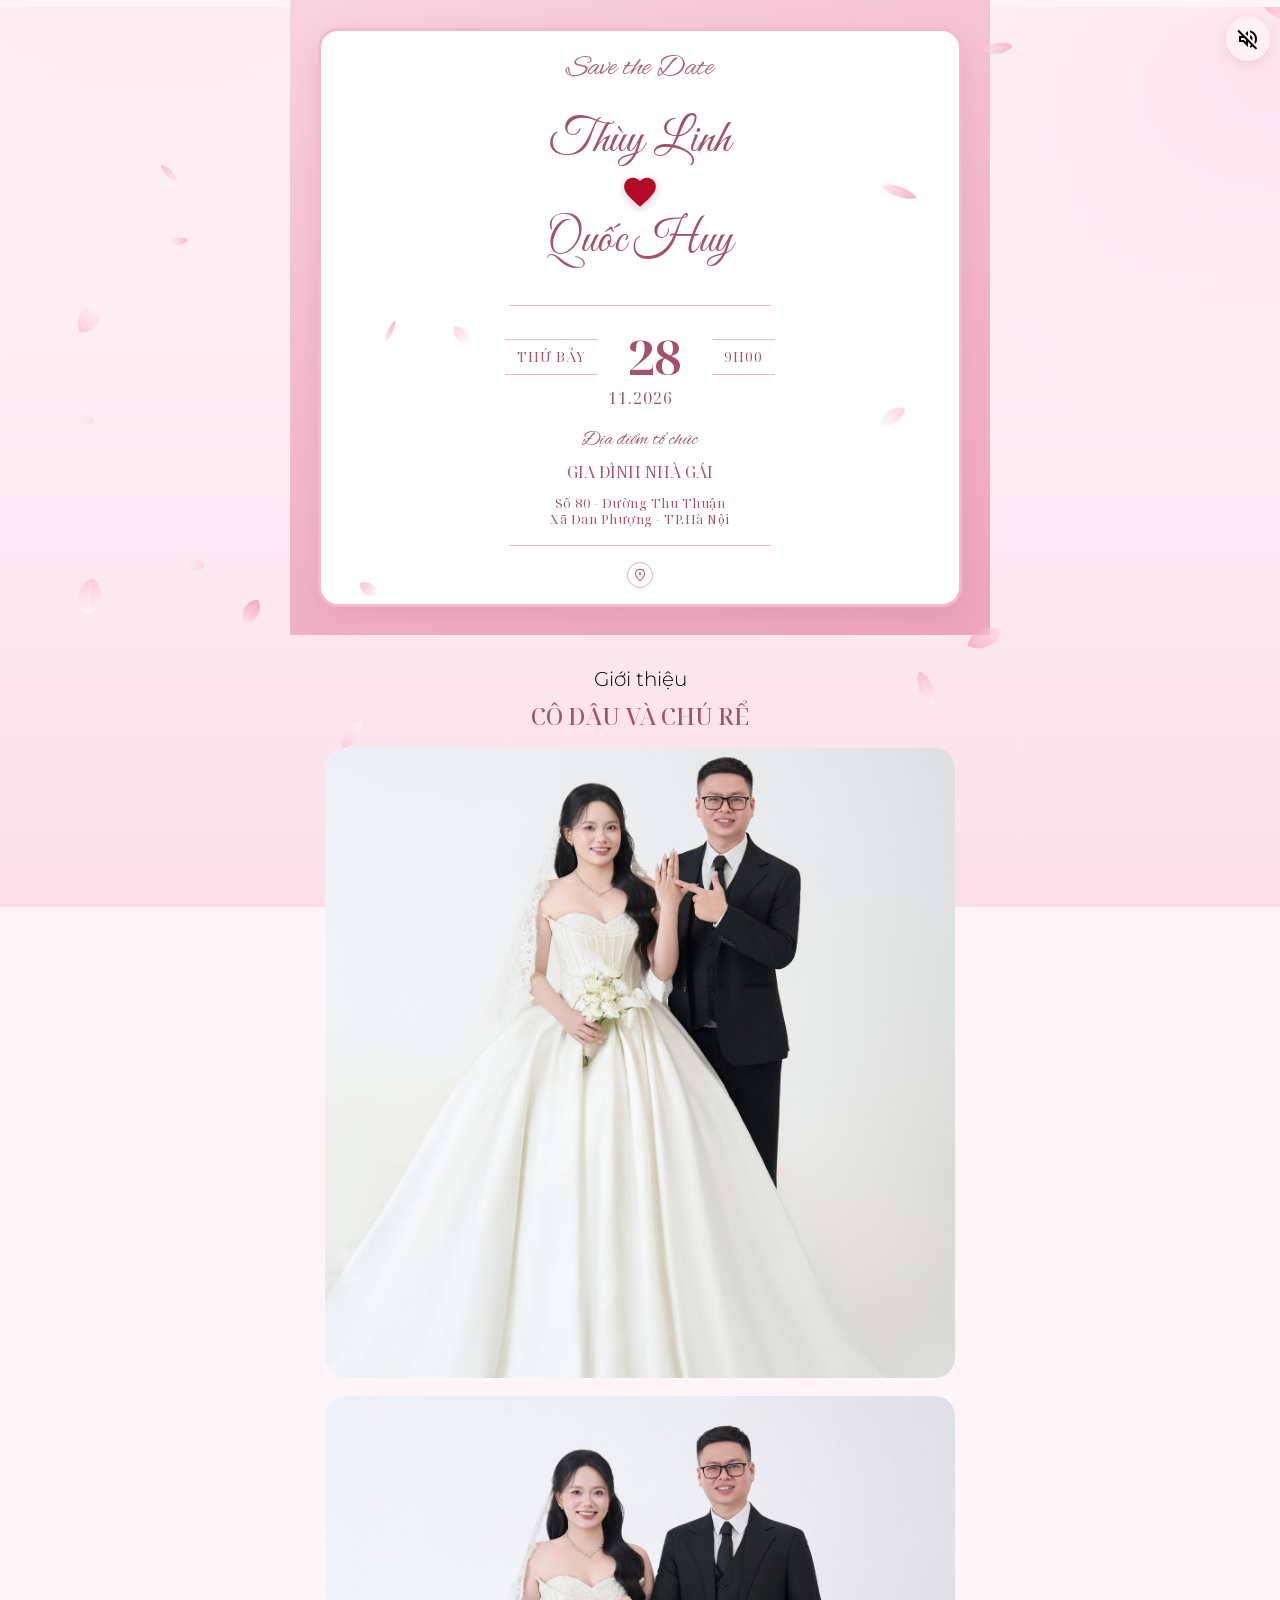
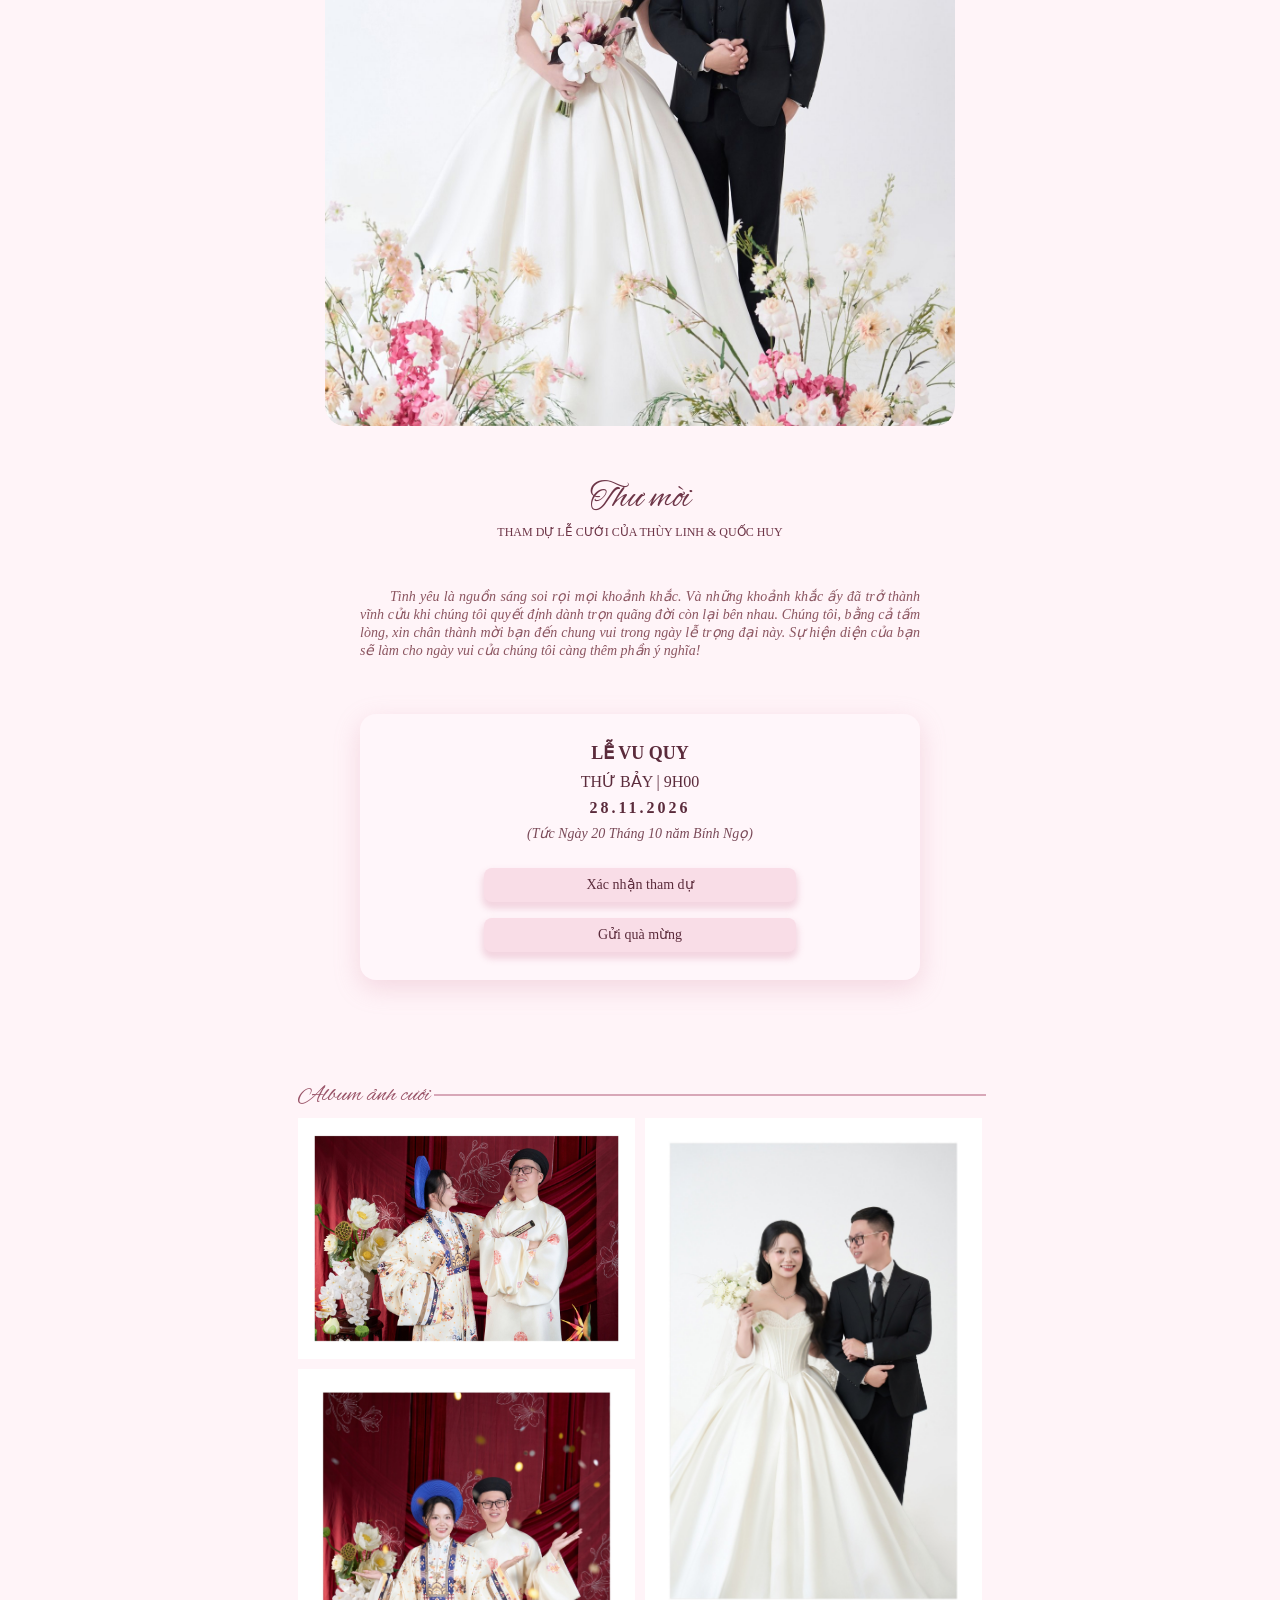
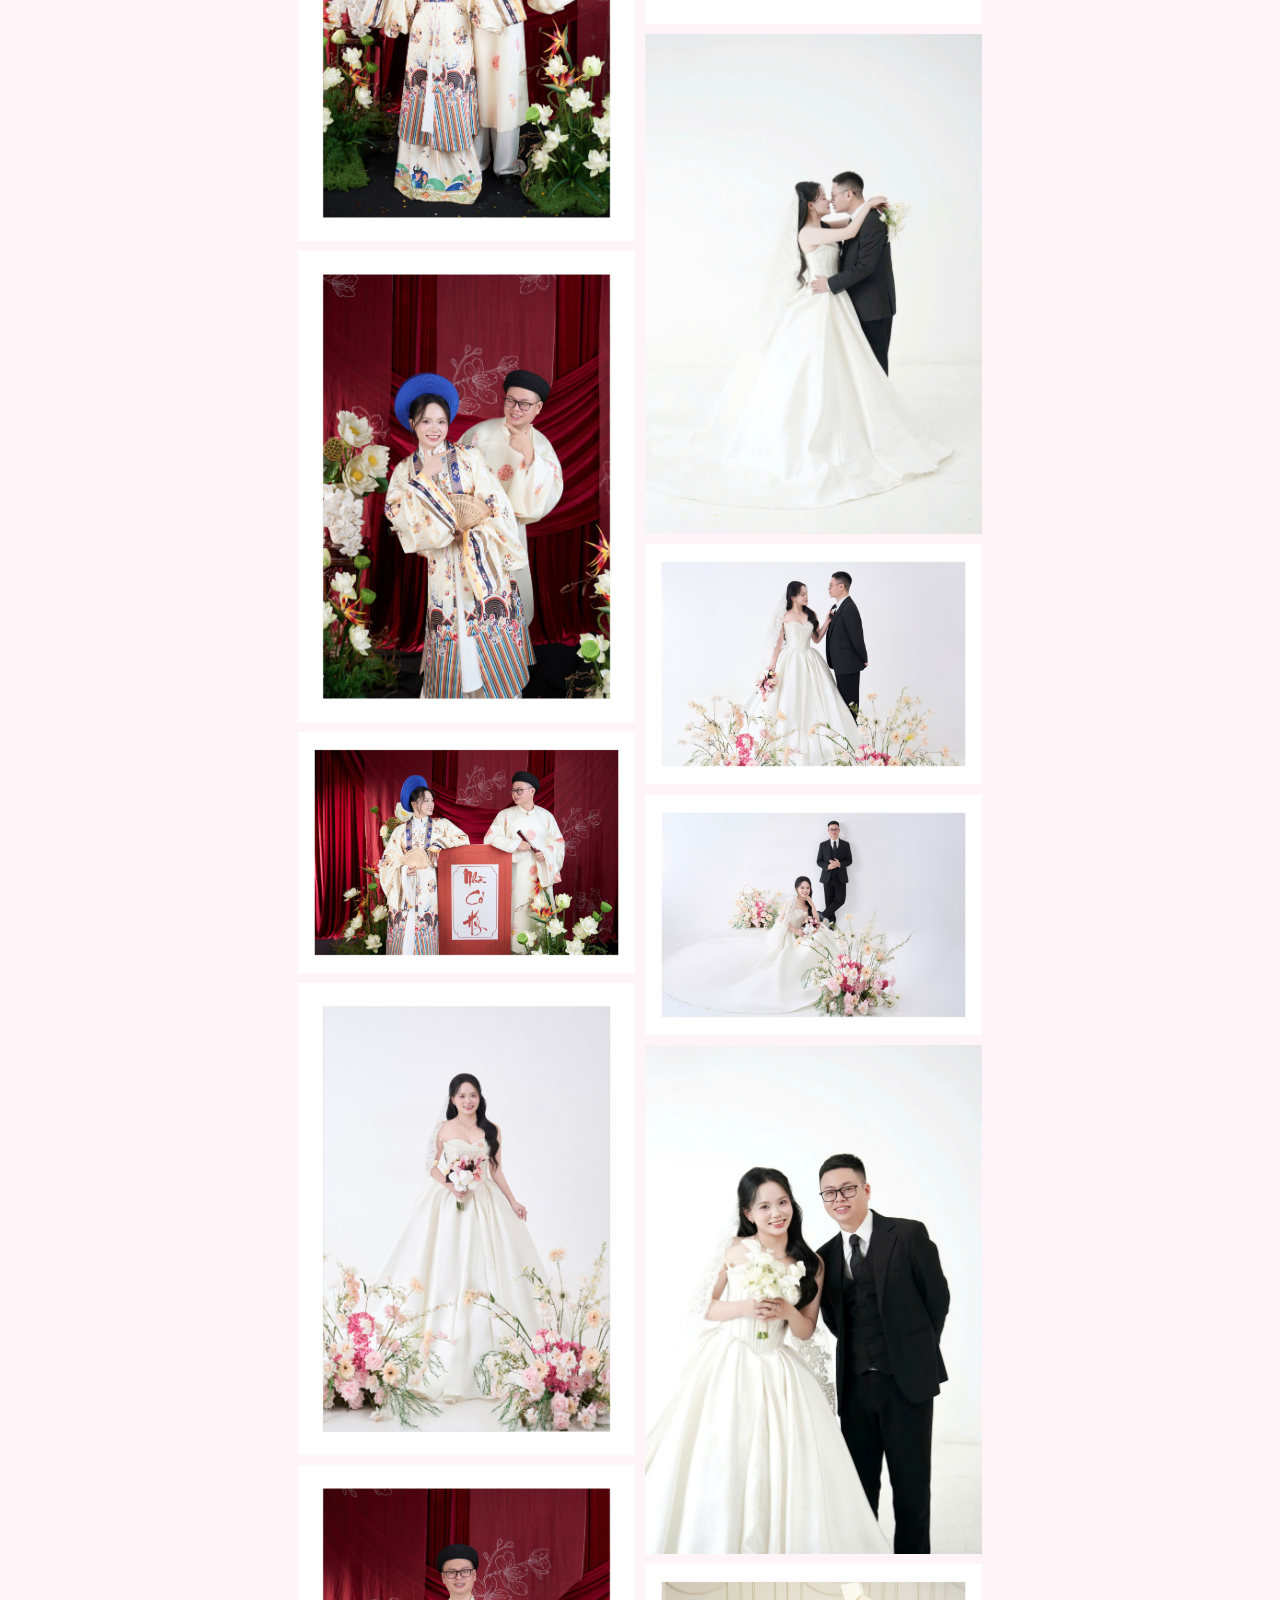
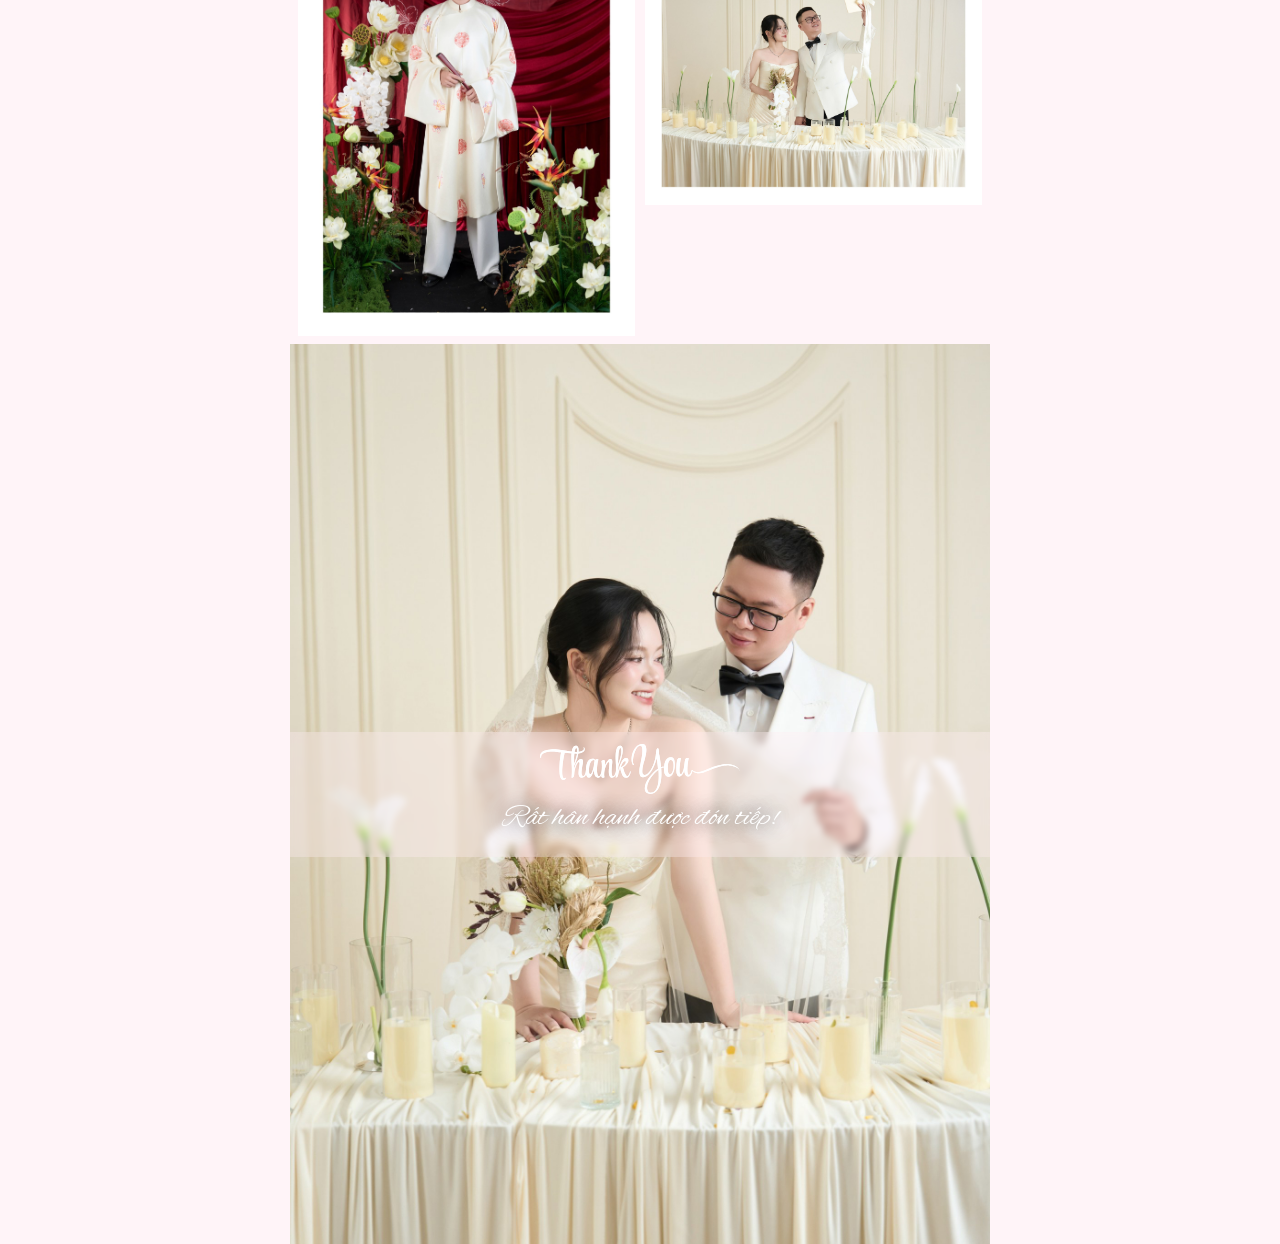
==== commit 13236114: "update-first" ====
--- a/index.html
+++ b/index.html
@@ -176,7 +176,7 @@
             <form class="rsvp_form" id="rsvpForm" novalidate>
                 <label class="rsvp_label" for="rsvpName">Họ và tên</label>
                 <input class="rsvp_input" id="rsvpName" name="name" type="text"
-                       placeholder="Nguyễn Văn A" autocomplete="name" required>
+                     autocomplete="name" required>
 
                 <span class="rsvp_label">Bạn sẽ đến chung vui?</span>
                 <div class="rsvp_choices">
